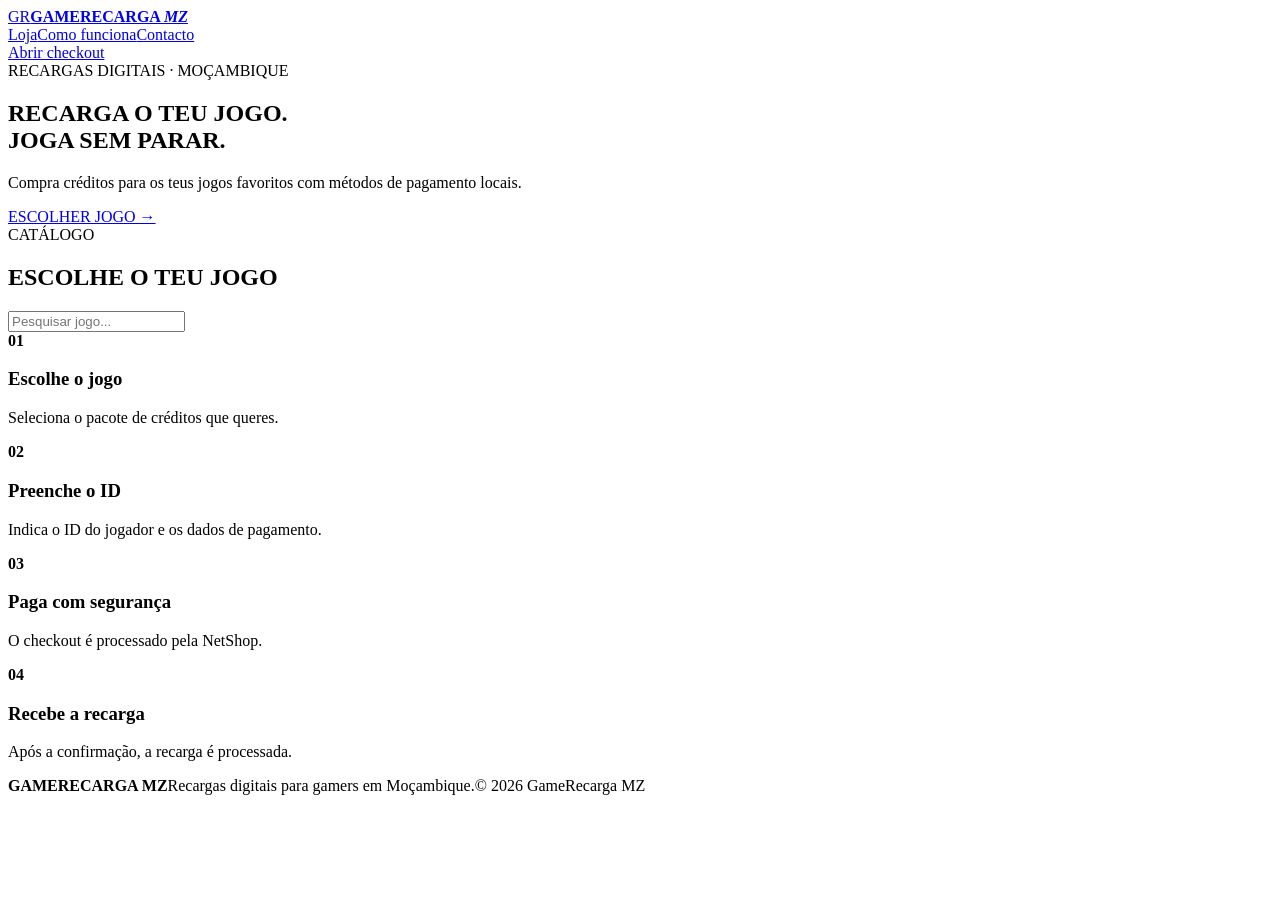
==== docs/index.html @ 4f1475d4 "Add GitHub Pages storefront entry" ====
<!doctype html>
<html lang="pt-MZ">
<head>
  <meta charset="utf-8">
  <meta name="viewport" content="width=device-width, initial-scale=1">
  <title>GameRecarga MZ — Recargas de jogos</title>
  <meta name="description" content="Recargas digitais para jogos em Moçambique. M-Pesa, mKesh e cartões BIM/BCI através do checkout seguro da GameRecarga MZ.">
  <link rel="stylesheet" href="styles.css">
</head>
<body>
  <header class="nav">
    <a class="brand" href="#inicio"><span>GR</span><strong>GAMERECARGA <i>MZ</i></strong></a>
    <nav><a href="#loja">Loja</a><a href="#como">Como funciona</a><a href="#contacto">Contacto</a></nav>
    <a class="btn small" href="https://app.buildy.so/misty-kestrel-4079/gamerecarga-mz">Abrir checkout</a>
  </header>

  <main>
    <section id="inicio" class="hero">
      <div class="eyebrow">RECARGAS DIGITAIS · MOÇAMBIQUE</div>
      <h1>RECARGA O TEU JOGO.<br><span>JOGA SEM PARAR.</span></h1>
      <p>Compra créditos para os teus jogos favoritos com métodos de pagamento locais.</p>
      <a class="btn" href="https://app.buildy.so/misty-kestrel-4079/gamerecarga-mz#loja">ESCOLHER JOGO →</a>
    </section>

    <section id="loja" class="catalog">
      <div class="section-head"><div><div class="eyebrow">CATÁLOGO</div><h2>ESCOLHE O TEU <span>JOGO</span></h2></div><input id="search" type="search" placeholder="Pesquisar jogo..."></div>
      <div id="grid" class="grid"></div>
    </section>

    <section id="como" class="benefits">
      <article><b>01</b><h3>Escolhe o jogo</h3><p>Seleciona o pacote de créditos que queres.</p></article>
      <article><b>02</b><h3>Preenche o ID</h3><p>Indica o ID do jogador e os dados de pagamento.</p></article>
      <article><b>03</b><h3>Paga com segurança</h3><p>O checkout é processado pela NetShop.</p></article>
      <article><b>04</b><h3>Recebe a recarga</h3><p>Após a confirmação, a recarga é processada.</p></article>
    </section>
  </main>

  <footer id="contacto"><strong>GAMERECARGA MZ</strong><span>Recargas digitais para gamers em Moçambique.</span><span>© 2026 GameRecarga MZ</span></footer>
  <script src="app.js"></script>
</body>
</html>
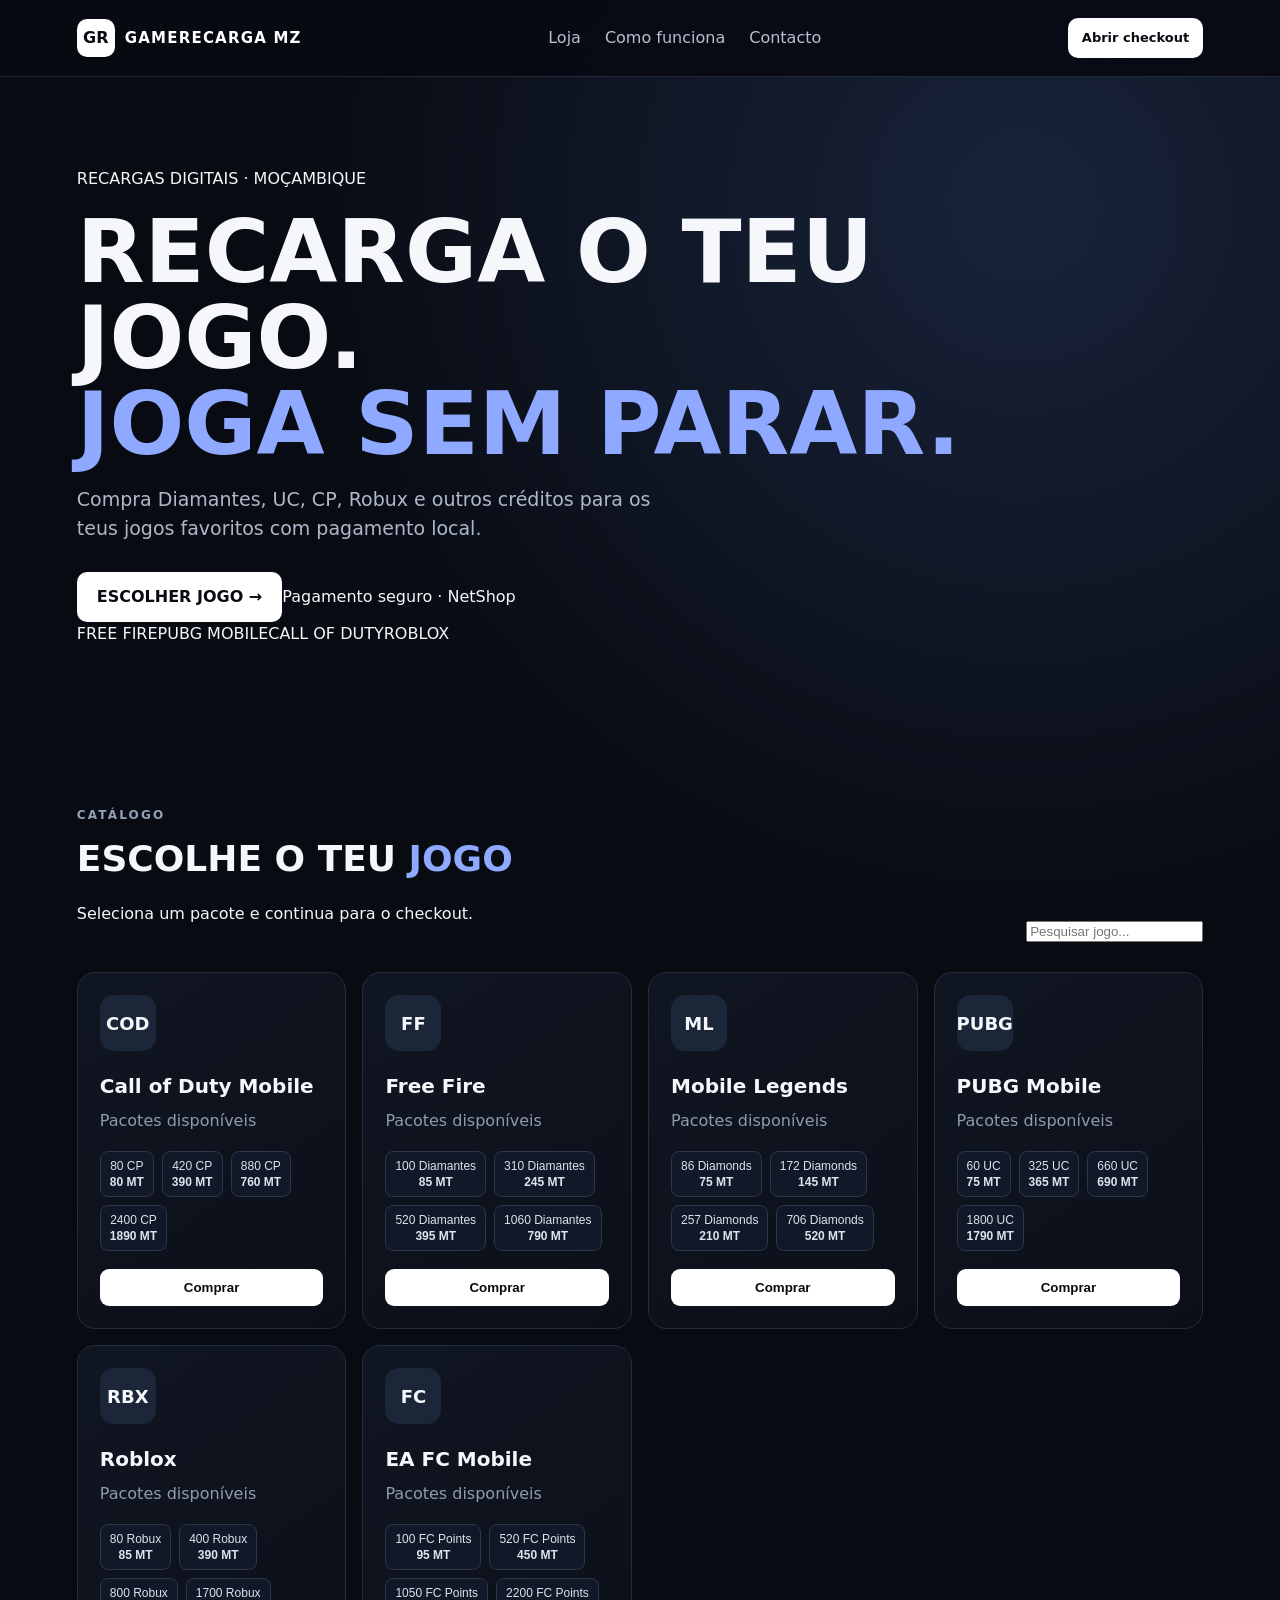
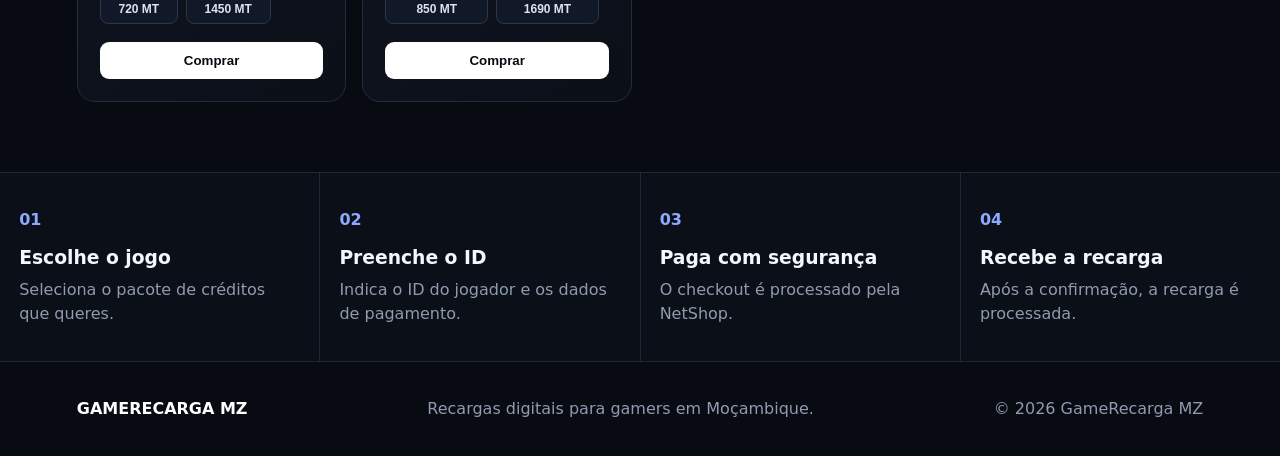
==== commit 3591530c: "Melhorar fundo visual da loja no GitHub Pages" ====
--- a/docs/index.html
+++ b/docs/index.html
@@ -5,28 +5,27 @@
   <meta name="viewport" content="width=device-width, initial-scale=1">
   <title>GameRecarga MZ — Recargas de jogos</title>
   <meta name="description" content="Recargas digitais para jogos em Moçambique. M-Pesa, mKesh e cartões BIM/BCI através do checkout seguro da GameRecarga MZ.">
-  <link rel="stylesheet" href="styles.css">
+  <link rel="stylesheet" href="styles.css?v=3">
 </head>
 <body>
+  <div class="bg-orb orb-one"></div><div class="bg-orb orb-two"></div><div class="bg-grid"></div>
   <header class="nav">
     <a class="brand" href="#inicio"><span>GR</span><strong>GAMERECARGA <i>MZ</i></strong></a>
     <nav><a href="#loja">Loja</a><a href="#como">Como funciona</a><a href="#contacto">Contacto</a></nav>
     <a class="btn small" href="https://app.buildy.so/misty-kestrel-4079/gamerecarga-mz">Abrir checkout</a>
   </header>
-
   <main>
     <section id="inicio" class="hero">
-      <div class="eyebrow">RECARGAS DIGITAIS · MOÇAMBIQUE</div>
+      <div class="hero-badge">RECARGAS DIGITAIS · MOÇAMBIQUE</div>
       <h1>RECARGA O TEU JOGO.<br><span>JOGA SEM PARAR.</span></h1>
-      <p>Compra créditos para os teus jogos favoritos com métodos de pagamento locais.</p>
-      <a class="btn" href="https://app.buildy.so/misty-kestrel-4079/gamerecarga-mz#loja">ESCOLHER JOGO →</a>
+      <p>Compra Diamantes, UC, CP, Robux e outros créditos para os teus jogos favoritos com pagamento local.</p>
+      <div class="hero-actions"><a class="btn" href="#loja">ESCOLHER JOGO →</a><span class="secure">Pagamento seguro · NetShop</span></div>
+      <div class="floating-cards"><span>FREE FIRE</span><span>PUBG MOBILE</span><span>CALL OF DUTY</span><span>ROBLOX</span></div>
     </section>
-
     <section id="loja" class="catalog">
-      <div class="section-head"><div><div class="eyebrow">CATÁLOGO</div><h2>ESCOLHE O TEU <span>JOGO</span></h2></div><input id="search" type="search" placeholder="Pesquisar jogo..."></div>
+      <div class="section-head"><div><div class="eyebrow">CATÁLOGO</div><h2>ESCOLHE O TEU <span>JOGO</span></h2><p>Seleciona um pacote e continua para o checkout.</p></div><input id="search" type="search" placeholder="Pesquisar jogo..."></div>
       <div id="grid" class="grid"></div>
     </section>
-
     <section id="como" class="benefits">
       <article><b>01</b><h3>Escolhe o jogo</h3><p>Seleciona o pacote de créditos que queres.</p></article>
       <article><b>02</b><h3>Preenche o ID</h3><p>Indica o ID do jogador e os dados de pagamento.</p></article>
@@ -34,8 +33,7 @@
       <article><b>04</b><h3>Recebe a recarga</h3><p>Após a confirmação, a recarga é processada.</p></article>
     </section>
   </main>
-
   <footer id="contacto"><strong>GAMERECARGA MZ</strong><span>Recargas digitais para gamers em Moçambique.</span><span>© 2026 GameRecarga MZ</span></footer>
-  <script src="app.js"></script>
+  <script src="app.js?v=3"></script>
 </body>
 </html>
--- a/docs/styles.css
+++ b/docs/styles.css
@@ -0,0 +1 @@
+:root{font-family:Inter,system-ui,-apple-system,BlinkMacSystemFont,"Segoe UI",sans-serif;color:#f5f7fb;background:#080b12;line-height:1.5}*{box-sizing:border-box}html{scroll-behavior:smooth}body{margin:0;background:radial-gradient(circle at 80% 10%,#18233a 0,transparent 35%),#080b12}.nav{position:sticky;top:0;z-index:10;display:flex;align-items:center;justify-content:space-between;gap:24px;padding:18px 6%;background:rgba(8,11,18,.9);backdrop-filter:blur(14px);border-bottom:1px solid #202838}.brand{display:flex;align-items:center;gap:10px;color:#fff;text-decoration:none}.brand span{display:grid;place-items:center;width:38px;height:38px;border-radius:10px;background:#fff;color:#080b12;font-weight:900}.brand strong{font-size:15px;letter-spacing:.08em}.brand i{font-style:normal}.nav nav{display:flex;gap:24px}.nav nav a{color:#b7c0d1;text-decoration:none}.btn{display:inline-block;padding:13px 20px;border-radius:10px;background:#fff;color:#080b12;text-decoration:none;font-weight:800}.btn.small{padding:10px 14px;font-size:13px}.hero{min-height:70vh;display:grid;align-content:center;padding:90px 6%;max-width:1100px}.eyebrow{font-size:12px;letter-spacing:.18em;color:#91a0b8;font-weight:800}.hero h1{font-size:clamp(44px,8vw,88px);line-height:.98;margin:18px 0}.hero h1 span,h2 span{color:#8ea9ff}.hero p{max-width:620px;color:#aeb8ca;font-size:19px;margin:0 0 30px}.catalog{padding:70px 6%;max-width:1300px;margin:auto}.section-head{display:flex;align-items:end;justify-content:space-between;gap:20px;margin-bottom:30px}.section-head h2{font-size:36px;margin:8px 0 0}.search{width:250px;padding:13px 15px;border:1px solid #2a3447;border-radius:10px;background:#101622;color:#fff;outline:none}.grid{display:grid;grid-template-columns:repeat(auto-fit,minmax(220px,1fr));gap:16px}.game{padding:22px;border:1px solid #222d3f;border-radius:18px;background:linear-gradient(145deg,#101622,#0b0f18)}.game-mark{width:56px;height:56px;display:grid;place-items:center;border-radius:14px;background:#1b2638;font-weight:900;font-size:18px;margin-bottom:20px}.game h3{margin:0 0 8px;font-size:20px}.game p{margin:0 0 18px;color:#8f9bb0}.packs{display:flex;flex-wrap:wrap;gap:8px}.pack{border:1px solid #2c3749;border-radius:8px;padding:7px 9px;color:#dce3ef;background:#111827;font-size:12px}.pack b{display:block;margin-top:2px}.buy{margin-top:18px;width:100%;border:0;border-radius:9px;padding:11px;background:#fff;color:#080b12;font-weight:800}.benefits{display:grid;grid-template-columns:repeat(4,1fr);gap:1px;background:#202838;border-top:1px solid #202838;border-bottom:1px solid #202838}.benefits article{padding:35px 6%;background:#0b0f17}.benefits b{color:#8ea9ff}.benefits h3{margin:12px 0 6px}.benefits p{margin:0;color:#8f9bb0}.notice{margin-top:22px;color:#8f9bb0;font-size:13px}footer{display:flex;justify-content:space-between;gap:20px;flex-wrap:wrap;padding:35px 6%;color:#8f9bb0}footer strong{color:#fff}@media(max-width:760px){.nav nav{display:none}.section-head{align-items:stretch;flex-direction:column}.search{width:100%}.benefits{grid-template-columns:1fr 1fr}.hero{min-height:62vh;padding-top:70px}}@media(max-width:480px){.benefits{grid-template-columns:1fr}.brand strong{font-size:12px}.nav .btn{font-size:12px}}
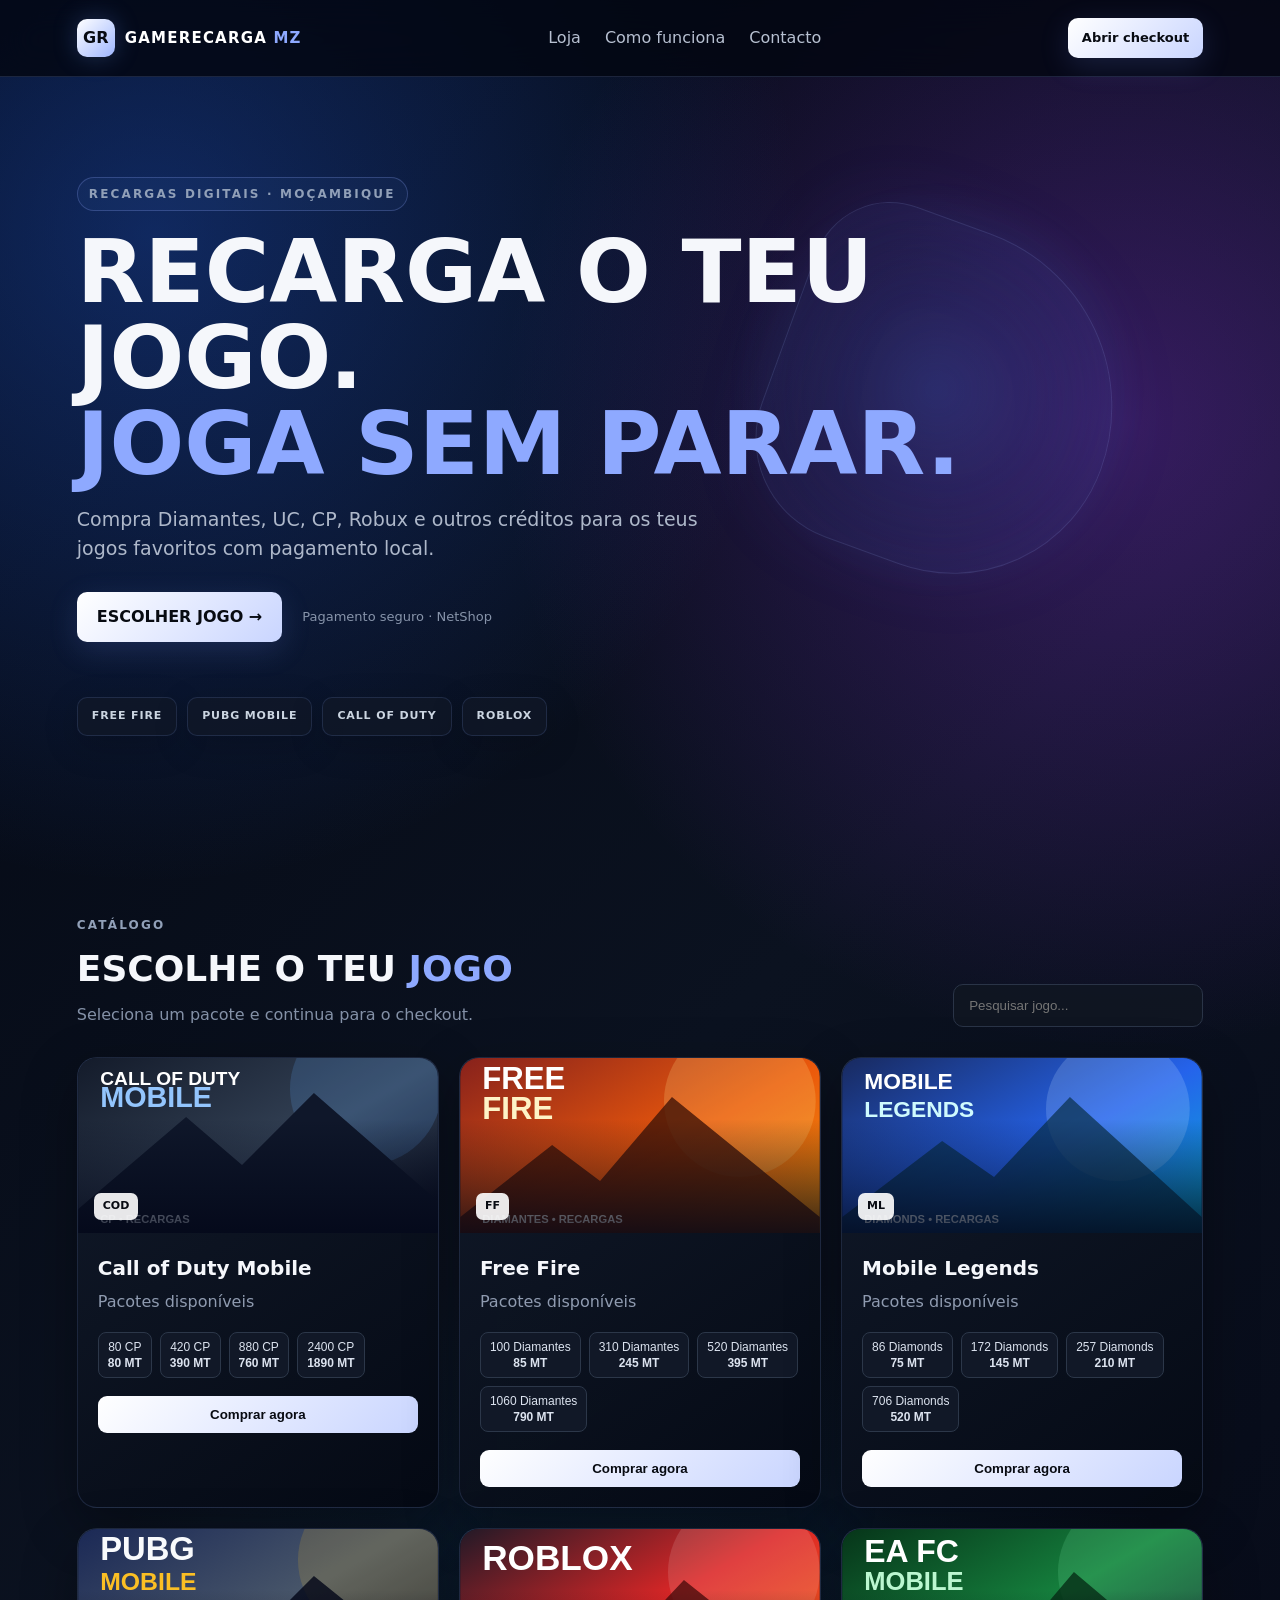
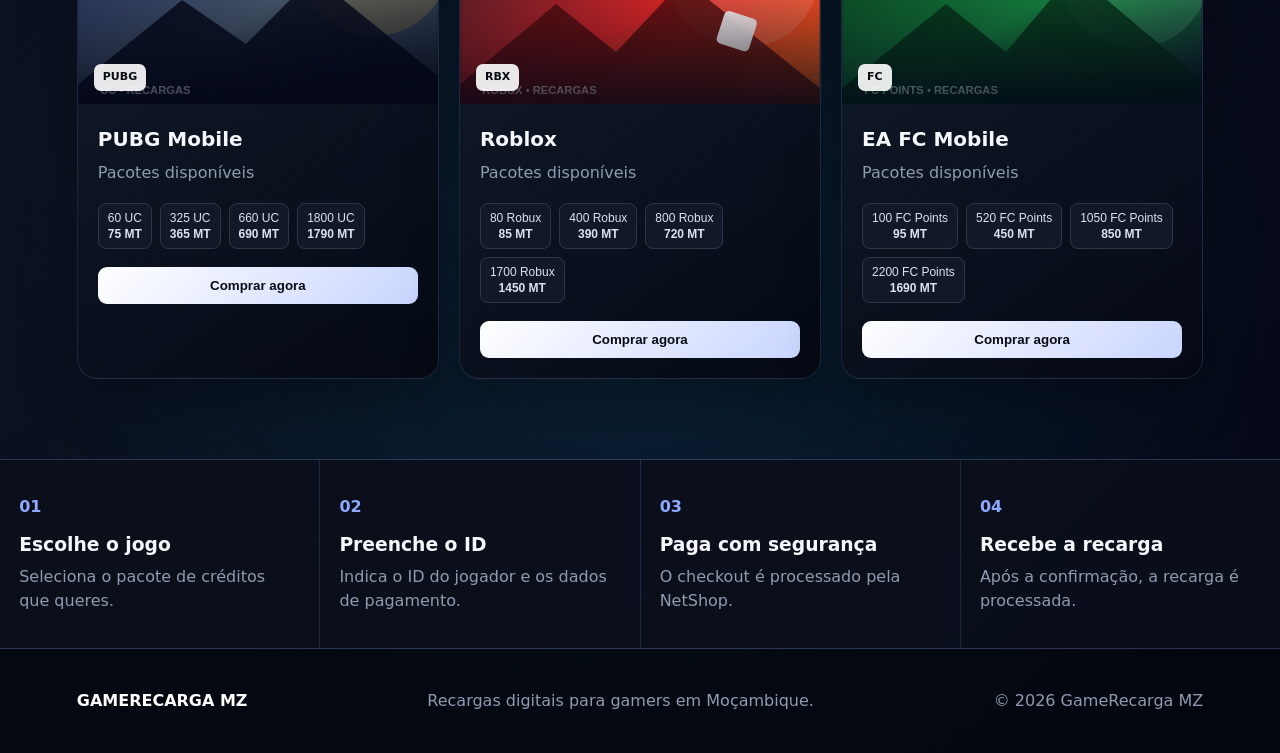
==== commit 3842eb00: "Refresh storefront assets" ====
--- a/docs/index.html
+++ b/docs/index.html
@@ -5,7 +5,7 @@
   <meta name="viewport" content="width=device-width, initial-scale=1">
   <title>GameRecarga MZ — Recargas de jogos</title>
   <meta name="description" content="Recargas digitais para jogos em Moçambique. M-Pesa, mKesh e cartões BIM/BCI através do checkout seguro da GameRecarga MZ.">
-  <link rel="stylesheet" href="styles.css?v=3">
+  <link rel="stylesheet" href="styles.css?v=4">
 </head>
 <body>
   <div class="bg-orb orb-one"></div><div class="bg-orb orb-two"></div><div class="bg-grid"></div>
@@ -34,6 +34,6 @@
     </section>
   </main>
   <footer id="contacto"><strong>GAMERECARGA MZ</strong><span>Recargas digitais para gamers em Moçambique.</span><span>© 2026 GameRecarga MZ</span></footer>
-  <script src="app.js?v=3"></script>
+  <script src="app.js?v=4"></script>
 </body>
 </html>
--- a/docs/styles.css
+++ b/docs/styles.css
@@ -1 +1 @@
-:root{font-family:Inter,system-ui,-apple-system,BlinkMacSystemFont,"Segoe UI",sans-serif;color:#f5f7fb;background:#080b12;line-height:1.5}*{box-sizing:border-box}html{scroll-behavior:smooth}body{margin:0;background:radial-gradient(circle at 80% 10%,#18233a 0,transparent 35%),#080b12}.nav{position:sticky;top:0;z-index:10;display:flex;align-items:center;justify-content:space-between;gap:24px;padding:18px 6%;background:rgba(8,11,18,.9);backdrop-filter:blur(14px);border-bottom:1px solid #202838}.brand{display:flex;align-items:center;gap:10px;color:#fff;text-decoration:none}.brand span{display:grid;place-items:center;width:38px;height:38px;border-radius:10px;background:#fff;color:#080b12;font-weight:900}.brand strong{font-size:15px;letter-spacing:.08em}.brand i{font-style:normal}.nav nav{display:flex;gap:24px}.nav nav a{color:#b7c0d1;text-decoration:none}.btn{display:inline-block;padding:13px 20px;border-radius:10px;background:#fff;color:#080b12;text-decoration:none;font-weight:800}.btn.small{padding:10px 14px;font-size:13px}.hero{min-height:70vh;display:grid;align-content:center;padding:90px 6%;max-width:1100px}.eyebrow{font-size:12px;letter-spacing:.18em;color:#91a0b8;font-weight:800}.hero h1{font-size:clamp(44px,8vw,88px);line-height:.98;margin:18px 0}.hero h1 span,h2 span{color:#8ea9ff}.hero p{max-width:620px;color:#aeb8ca;font-size:19px;margin:0 0 30px}.catalog{padding:70px 6%;max-width:1300px;margin:auto}.section-head{display:flex;align-items:end;justify-content:space-between;gap:20px;margin-bottom:30px}.section-head h2{font-size:36px;margin:8px 0 0}.search{width:250px;padding:13px 15px;border:1px solid #2a3447;border-radius:10px;background:#101622;color:#fff;outline:none}.grid{display:grid;grid-template-columns:repeat(auto-fit,minmax(220px,1fr));gap:16px}.game{padding:22px;border:1px solid #222d3f;border-radius:18px;background:linear-gradient(145deg,#101622,#0b0f18)}.game-mark{width:56px;height:56px;display:grid;place-items:center;border-radius:14px;background:#1b2638;font-weight:900;font-size:18px;margin-bottom:20px}.game h3{margin:0 0 8px;font-size:20px}.game p{margin:0 0 18px;color:#8f9bb0}.packs{display:flex;flex-wrap:wrap;gap:8px}.pack{border:1px solid #2c3749;border-radius:8px;padding:7px 9px;color:#dce3ef;background:#111827;font-size:12px}.pack b{display:block;margin-top:2px}.buy{margin-top:18px;width:100%;border:0;border-radius:9px;padding:11px;background:#fff;color:#080b12;font-weight:800}.benefits{display:grid;grid-template-columns:repeat(4,1fr);gap:1px;background:#202838;border-top:1px solid #202838;border-bottom:1px solid #202838}.benefits article{padding:35px 6%;background:#0b0f17}.benefits b{color:#8ea9ff}.benefits h3{margin:12px 0 6px}.benefits p{margin:0;color:#8f9bb0}.notice{margin-top:22px;color:#8f9bb0;font-size:13px}footer{display:flex;justify-content:space-between;gap:20px;flex-wrap:wrap;padding:35px 6%;color:#8f9bb0}footer strong{color:#fff}@media(max-width:760px){.nav nav{display:none}.section-head{align-items:stretch;flex-direction:column}.search{width:100%}.benefits{grid-template-columns:1fr 1fr}.hero{min-height:62vh;padding-top:70px}}@media(max-width:480px){.benefits{grid-template-columns:1fr}.brand strong{font-size:12px}.nav .btn{font-size:12px}}
+:root{font-family:Inter,system-ui,-apple-system,BlinkMacSystemFont,"Segoe UI",sans-serif;color:#f5f7fb;background:#05070d;line-height:1.5}*{box-sizing:border-box}html{scroll-behavior:smooth}body{margin:0;min-height:100vh;overflow-x:hidden;background:radial-gradient(circle at 12% 10%,rgba(37,99,235,.35),transparent 27%),radial-gradient(circle at 88% 18%,rgba(147,51,234,.32),transparent 28%),radial-gradient(circle at 50% 80%,rgba(14,165,233,.12),transparent 32%),linear-gradient(135deg,#030712 0%,#0b1220 48%,#050816 100%)}body:before{content:"";position:fixed;inset:0;pointer-events:none;background:linear-gradient(rgba(255,255,255,.035) 1px,transparent 1px),linear-gradient(90deg,rgba(255,255,255,.035) 1px,transparent 1px);background-size:44px 44px;mask-image:linear-gradient(to bottom,black,transparent 92%);z-index:-1}.bg-grid{position:fixed;inset:0;pointer-events:none;background:radial-gradient(ellipse at center,transparent 25%,rgba(0,0,0,.62) 100%);z-index:-1}.bg-orb{position:fixed;width:460px;height:460px;border-radius:50%;filter:blur(95px);opacity:.22;pointer-events:none;z-index:-2}.orb-one{background:#2563eb;top:-190px;left:-160px}.orb-two{background:#9333ea;right:-190px;top:160px}.nav{position:sticky;top:0;z-index:10;display:flex;align-items:center;justify-content:space-between;gap:24px;padding:18px 6%;background:rgba(3,7,18,.82);backdrop-filter:blur(18px);border-bottom:1px solid rgba(125,150,210,.2)}.brand{display:flex;align-items:center;gap:10px;color:#fff;text-decoration:none}.brand span{display:grid;place-items:center;width:38px;height:38px;border-radius:10px;background:linear-gradient(135deg,#fff,#9eb6ff);color:#080b12;font-weight:900;box-shadow:0 0 25px rgba(120,160,255,.25)}.brand strong{font-size:15px;letter-spacing:.08em}.brand i{font-style:normal;color:#8ea9ff}.nav nav{display:flex;gap:24px}.nav nav a{color:#b7c0d1;text-decoration:none}.nav nav a:hover{color:#fff}.btn{display:inline-block;padding:13px 20px;border-radius:10px;background:linear-gradient(135deg,#fff,#c9d5ff);color:#080b12;text-decoration:none;font-weight:900;box-shadow:0 8px 30px rgba(120,150,255,.16)}.btn.small{padding:10px 14px;font-size:13px}.hero{position:relative;min-height:72vh;display:grid;align-content:center;padding:100px 6%;max-width:1200px}.hero:before{content:"";position:absolute;right:4%;top:13%;width:430px;height:430px;border-radius:50%;background:radial-gradient(circle,rgba(59,130,246,.2),transparent 68%);filter:blur(5px)}.hero:after{content:"";position:absolute;right:7%;top:20%;width:340px;height:340px;border:1px solid rgba(142,169,255,.18);border-radius:30% 70% 60% 40%;transform:rotate(20deg);box-shadow:0 0 100px rgba(87,120,255,.12) inset,0 0 80px rgba(87,120,255,.08)}.hero-badge,.eyebrow{font-size:12px;letter-spacing:.18em;color:#91a0b8;font-weight:800}.hero-badge{display:inline-block;width:max-content;padding:7px 11px;border:1px solid rgba(142,169,255,.25);border-radius:999px;background:rgba(80,110,190,.08)}.hero h1{position:relative;z-index:1;font-size:clamp(44px,8vw,88px);line-height:.98;margin:18px 0}.hero h1 span,h2 span{color:#8ea9ff}.hero p{position:relative;z-index:1;max-width:650px;color:#aeb8ca;font-size:19px;margin:0 0 30px}.hero-actions{display:flex;align-items:center;gap:20px;position:relative;z-index:2}.secure{color:#8794aa;font-size:13px}.floating-cards{display:flex;flex-wrap:wrap;gap:10px;margin-top:55px;position:relative;z-index:2}.floating-cards span{padding:10px 14px;border-radius:10px;background:rgba(17,24,39,.72);border:1px solid rgba(100,130,200,.2);color:#cbd5e1;font-size:11px;font-weight:800;letter-spacing:.08em;box-shadow:0 10px 35px rgba(0,0,0,.18)}.catalog{position:relative;padding:80px 6%;max-width:1300px;margin:auto}.section-head{display:flex;align-items:end;justify-content:space-between;gap:20px;margin-bottom:30px}.section-head h2{font-size:36px;margin:8px 0 0}.section-head p{margin:7px 0 0;color:#8491a7}.section-head input#search{width:250px;padding:13px 15px;border:1px solid #2a3447;border-radius:10px;background:rgba(16,22,34,.9);color:#fff;outline:none}.section-head input#search:focus{border-color:#7188d8;box-shadow:0 0 0 3px rgba(113,136,216,.12)}.grid{display:grid;grid-template-columns:repeat(auto-fit,minmax(280px,1fr));gap:20px}.game{overflow:hidden;border:1px solid rgba(100,125,180,.22);border-radius:20px;background:linear-gradient(145deg,rgba(18,27,43,.94),rgba(5,10,20,.97));box-shadow:0 18px 55px rgba(0,0,0,.32);transition:transform .2s,border-color .2s}.game:hover{transform:translateY(-6px);border-color:rgba(142,169,255,.5)}.game-cover{height:175px;position:relative;overflow:hidden;background:#0f172a}.game-cover img{width:100%;height:100%;display:block;object-fit:cover;transition:transform .35s}.game:hover .game-cover img{transform:scale(1.06)}.game-cover:after{content:"";position:absolute;inset:0;background:linear-gradient(to top,rgba(2,6,23,.78),transparent 65%)}.game-cover span{position:absolute;left:16px;bottom:13px;z-index:2;padding:5px 9px;border-radius:7px;background:rgba(255,255,255,.9);color:#080b12;font-size:11px;font-weight:900}.game-body{padding:20px}.game h3{margin:0 0 7px;font-size:20px}.game p{margin:0 0 18px;color:#8f9bb0}.packs{display:flex;flex-wrap:wrap;gap:8px}.pack{cursor:pointer;border:1px solid #2c3749;border-radius:8px;padding:7px 9px;color:#dce3ef;background:#111827;font-size:12px}.pack:hover{border-color:#758bd5;background:#172033}.pack b{display:block;margin-top:2px}.buy{cursor:pointer;margin-top:18px;width:100%;border:0;border-radius:9px;padding:11px;background:linear-gradient(135deg,#fff,#c9d5ff);color:#080b12;font-weight:900}.benefits{display:grid;grid-template-columns:repeat(4,1fr);gap:1px;background:rgba(100,125,180,.2);border-top:1px solid rgba(100,125,180,.2);border-bottom:1px solid rgba(100,125,180,.2)}.benefits article{padding:35px 6%;background:rgba(8,13,23,.9)}.benefits b{color:#8ea9ff}.benefits h3{margin:12px 0 6px}.benefits p{margin:0;color:#8f9bb0}footer{display:flex;justify-content:space-between;gap:20px;flex-wrap:wrap;padding:40px 6%;color:#8f9bb0;background:rgba(4,6,12,.72)}footer strong{color:#fff}@media(max-width:760px){.nav nav{display:none}.section-head{align-items:stretch;flex-direction:column}.section-head input#search{width:100%}.benefits{grid-template-columns:1fr 1fr}.hero{min-height:62vh;padding-top:70px}.hero:after{width:220px;height:220px;right:-100px;top:20%}.hero-actions{align-items:flex-start;flex-direction:column;gap:12px}}@media(max-width:480px){.benefits{grid-template-columns:1fr}.brand strong{font-size:12px}.nav .btn{font-size:12px}.floating-cards{margin-top:35px}.hero h1{font-size:45px}}
